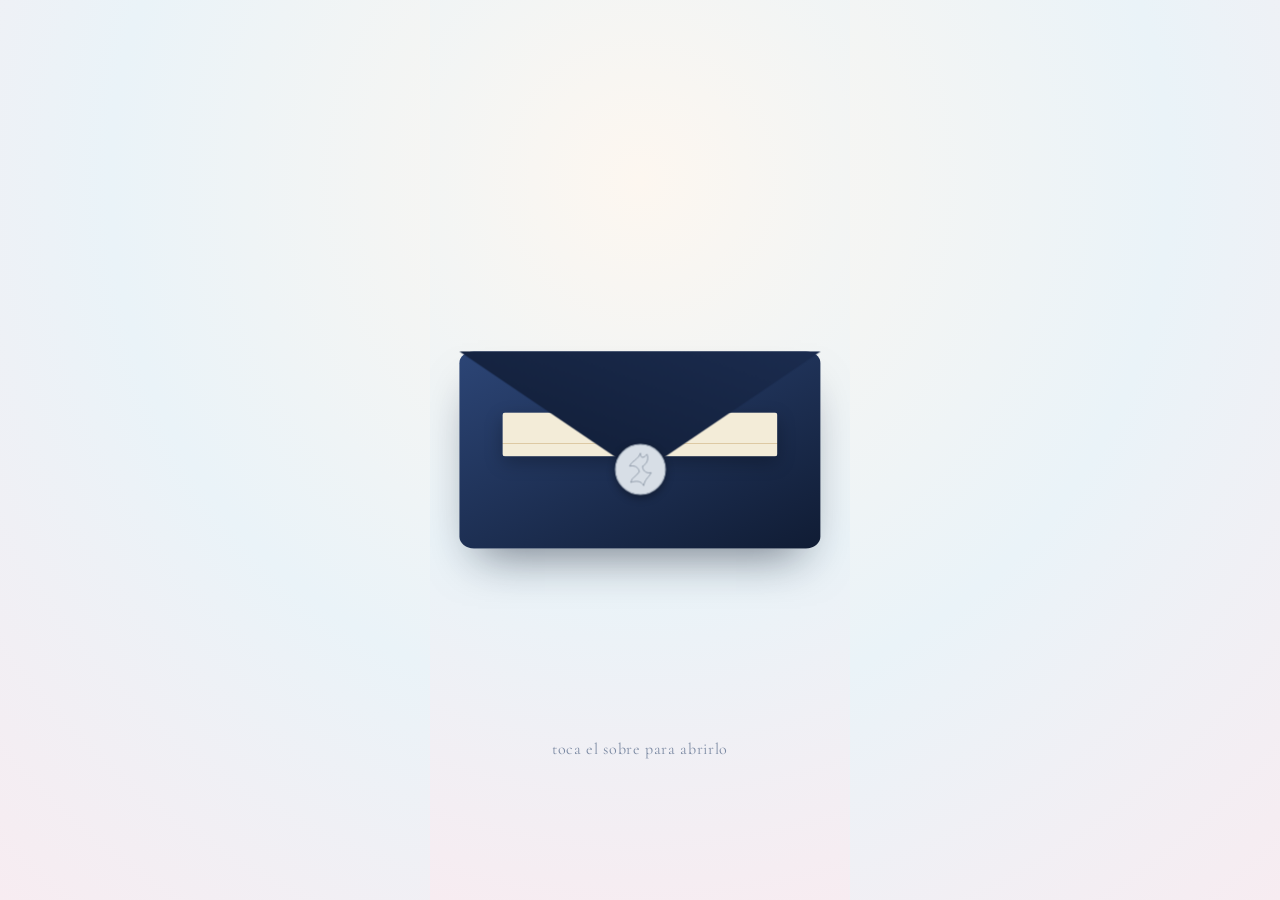
==== carta-sobre.html @ bbea5646 "nuevo commit" ====
<!DOCTYPE html>
<html lang="es">
<head>
<meta charset="UTF-8">
<meta name="viewport" content="width=device-width, initial-scale=1">
<title>Una carta para ti</title>
<link rel="preconnect" href="https://fonts.googleapis.com">
<link href="https://fonts.googleapis.com/css2?family=Caveat:wght@500;600;700&family=Cormorant+Garamond:ital,wght@0,400;0,500;1,400&display=swap" rel="stylesheet">
<style>
  :root{
    --navy-dark:#101c34;
    --navy:#1b2c4f;
    --navy-light:#2c4576;
    --cream:#f3ecd8;
    --line:#ddc9a3;
    --blue:#96C6E0;
    --pink:#FFC5D3;
    --ink:#2b2a26;
  }

  *{ box-sizing:border-box; }

  html,body{
    height:100%;
    margin:0;
    background:radial-gradient(circle at 50% 20%, #fdf7f0, #eaf3f8 55%, #f7ecf1 100%);
    font-family:'Cormorant Garamond', serif;
    color:var(--ink);
    display:flex;
    align-items:center;
    justify-content:center;
    overflow:hidden;
  }

  .stage{
    position:relative;
    width:min(92vw,420px);
    height:min(82vh,580px);
  }

  .hint{
    position:absolute;
    left:50%;
    bottom:-6%;
    transform:translateX(-50%);
    letter-spacing:.04em;
    font-size:clamp(.85rem,2.2vw,1rem);
    color:#7c8aa3;
    transition:opacity .4s ease;
    white-space:nowrap;
  }
  .stage.open .hint{ opacity:0; pointer-events:none; }

  /* ---------- envelope ---------- */
  .envelope{
    position:absolute;
    left:50%; top:50%;
    width:86%; height:34%;
    transform:translate(-50%,-50%);
    perspective:1000px;
    cursor:pointer;
    transition:width 1s cubic-bezier(.65,.05,.3,1) .35s,
               height 1s cubic-bezier(.65,.05,.3,1) .35s;
    animation:idleFloat 3.4s ease-in-out infinite;
  }
  .envelope:focus-visible{ outline:3px solid var(--blue); outline-offset:6px; }
  .stage.open .envelope{
    width:100%; height:96%;
    cursor:default;
    animation:none;
  }

  @keyframes idleFloat{
    0%,100%{ transform:translate(-50%,-50%) translateY(0); }
    50%{ transform:translate(-50%,-50%) translateY(-3%); }
  }

  .env-body{
    position:absolute; inset:0;
    border-radius:4% / 6%;
    background:linear-gradient(155deg,var(--navy-light),var(--navy-dark));
    box-shadow:0 25px 45px -18px rgba(10,20,40,.55);
  }

  .env-flap{
    position:absolute;
    top:0; left:0; width:100%; height:62%;
    clip-path:polygon(0 0,100% 0,50% 100%);
    background:linear-gradient(200deg,var(--navy),var(--navy-dark));
    transform-origin:top center;
    transform-style:preserve-3d;
    backface-visibility:hidden;
    z-index:4;
    transition:transform .9s cubic-bezier(.7,.05,.3,1) 0s,
               z-index 0s .5s;
  }
  .stage.open .env-flap{
    transform:rotateX(180deg);
    z-index:1;
    transition:transform .9s cubic-bezier(.7,.05,.3,1) .1s,
               z-index 0s .15s;
  }

  .seal{
    position:absolute;
    top:60%; left:50%;
    width:15%; aspect-ratio:1;
    transform:translate(-50%,-50%);
    z-index:5;
    transition:transform .45s ease, opacity .4s ease;
  }
  .seal svg{ width:100%; height:100%; display:block; filter:drop-shadow(0 3px 4px rgba(0,0,0,.35)); }
  .stage.open .seal{
    transform:translate(-50%,-50%) scale(.25) rotate(35deg);
    opacity:0;
  }

  /* ---------- letter ---------- */
  .letter{
    position:absolute;
    left:12%; right:12%;
    top:31%; bottom:47%;
    z-index:2;
    border-radius:3px;
    overflow:hidden;
    box-shadow:0 6px 18px rgba(0,0,0,.25);
    transition:top 1s cubic-bezier(.6,.05,.25,1) .5s,
               bottom 1s cubic-bezier(.6,.05,.25,1) .5s,
               left .85s ease .5s,
               right .85s ease .5s,
               z-index 0s .3s;
  }
  .stage.open .letter{
    left:5%; right:5%;
    top:6%; bottom:6%;
    z-index:6;
  }

  .letter-paper{
    position:relative;
    width:100%; height:100%;
    background:
      repeating-linear-gradient(var(--cream),var(--cream) calc(2em - 1px),var(--line) calc(2em - 1px),var(--line) 2em);
    padding:8% 8% 6%;
  }

  .letter-text{
    width:100%; height:100%;
    overflow-y:auto;
    font-family:'Caveat','Cormorant Garamond',cursive;
    font-size:clamp(1.1rem,3.4vw,1.5rem);
    line-height:2em;
    color:#3a3222;
    outline:none;
    opacity:0;
    transition:opacity .5s ease 1.35s;
  }
  .stage.open .letter-text{ opacity:1; }
  .letter-text:empty:before{
    content:attr(data-placeholder);
    color:#a9997a;
  }

  .star{
    position:absolute;
    width:9%; aspect-ratio:1;
    clip-path:polygon(50% 0%,63% 35%,100% 38%,72% 60%,82% 96%,50% 76%,18% 96%,28% 60%,0% 38%,37% 35%);
    opacity:0;
    transform:scale(.3) rotate(-15deg);
    transition:opacity .5s ease 1.15s, transform .5s cubic-bezier(.4,1.6,.6,1) 1.15s;
  }
  .star.s1{ top:5%; left:6%; background:var(--blue); }
  .star.s2{ top:4%; left:15%; width:6%; background:var(--navy); transform-origin:center; }
  .star.s3{ bottom:6%; right:8%; background:var(--pink); }
  .stage.open .star{ opacity:.9; transform:scale(1) rotate(-8deg); }

  /* ---------- close button ---------- */
  .close-btn{
    position:absolute;
    top:2%; right:2%;
    width:36px; height:36px;
    border-radius:50%;
    border:none;
    background:rgba(20,30,55,.75);
    color:#f4efe2;
    font-size:1.1rem;
    line-height:1;
    cursor:pointer;
    z-index:9;
    opacity:0;
    pointer-events:none;
    transition:opacity .4s ease 1.6s, transform .2s ease;
  }
  .stage.open .close-btn{ opacity:1; pointer-events:auto; }
  .close-btn:hover{ transform:scale(1.08); }

  @media (prefers-reduced-motion: reduce){
    .envelope,.env-flap,.letter,.seal,.star,.close-btn,.letter-text{
      transition-duration:.01ms !important;
      animation:none !important;
    }
  }
</style>
</head>
<body>

<div class="stage" id="stage">

  <div class="envelope" id="envelope" tabindex="0" role="button"
       aria-label="Abrir sobre para leer y escribir la carta">
    <div class="env-body"></div>

    <div class="letter">
      <div class="letter-paper">
        <span class="star s1"></span>
        <span class="star s2"></span>
        <span class="star s3"></span>
        <div class="letter-text" id="letterText" contenteditable="false"
             data-placeholder="Escribe aquí tu carta..."></div>
      </div>
    </div>

    <div class="env-flap"></div>

    <div class="seal">
      <svg viewBox="0 0 100 100">
        <circle cx="50" cy="50" r="46" fill="#d7dee6"/>
        <circle cx="50" cy="50" r="46" fill="none" stroke="#aeb8c4" stroke-width="2"/>
        <path d="M50 20 C 46 32, 34 34, 30 44 C 40 42, 46 46, 48 54
                 C 44 62, 34 64, 32 74 C 44 70, 52 72, 56 80
                 C 58 68, 66 64, 70 56 C 60 58, 54 52, 54 44
                 C 62 40, 66 30, 62 22 C 56 30, 50 30, 50 20 Z"
              fill="none" stroke="#8b96a5" stroke-width="1.6"/>
      </svg>
    </div>
  </div>

  <p class="hint" id="hint">toca el sobre para abrirlo</p>
  <button class="close-btn" id="closeBtn" aria-label="Cerrar la carta">✕</button>
</div>

<script>
  const stage = document.getElementById('stage');
  const envelope = document.getElementById('envelope');
  const closeBtn = document.getElementById('closeBtn');
  const letterText = document.getElementById('letterText');

  function openLetter(){
    if (stage.classList.contains('open')) return;
    stage.classList.add('open');
    letterText.setAttribute('contenteditable', 'true');
    setTimeout(() => letterText.focus(), 1450);
  }

  function closeLetter(){
    stage.classList.remove('open');
    letterText.blur();
    letterText.setAttribute('contenteditable', 'false');
  }

  envelope.addEventListener('click', openLetter);
  envelope.addEventListener('keydown', (e) => {
    if (e.key === 'Enter' || e.key === ' '){
      e.preventDefault();
      openLetter();
    }
  });

  closeBtn.addEventListener('click', (e) => {
    e.stopPropagation();
    closeLetter();
  });
</script>

</body>
</html>
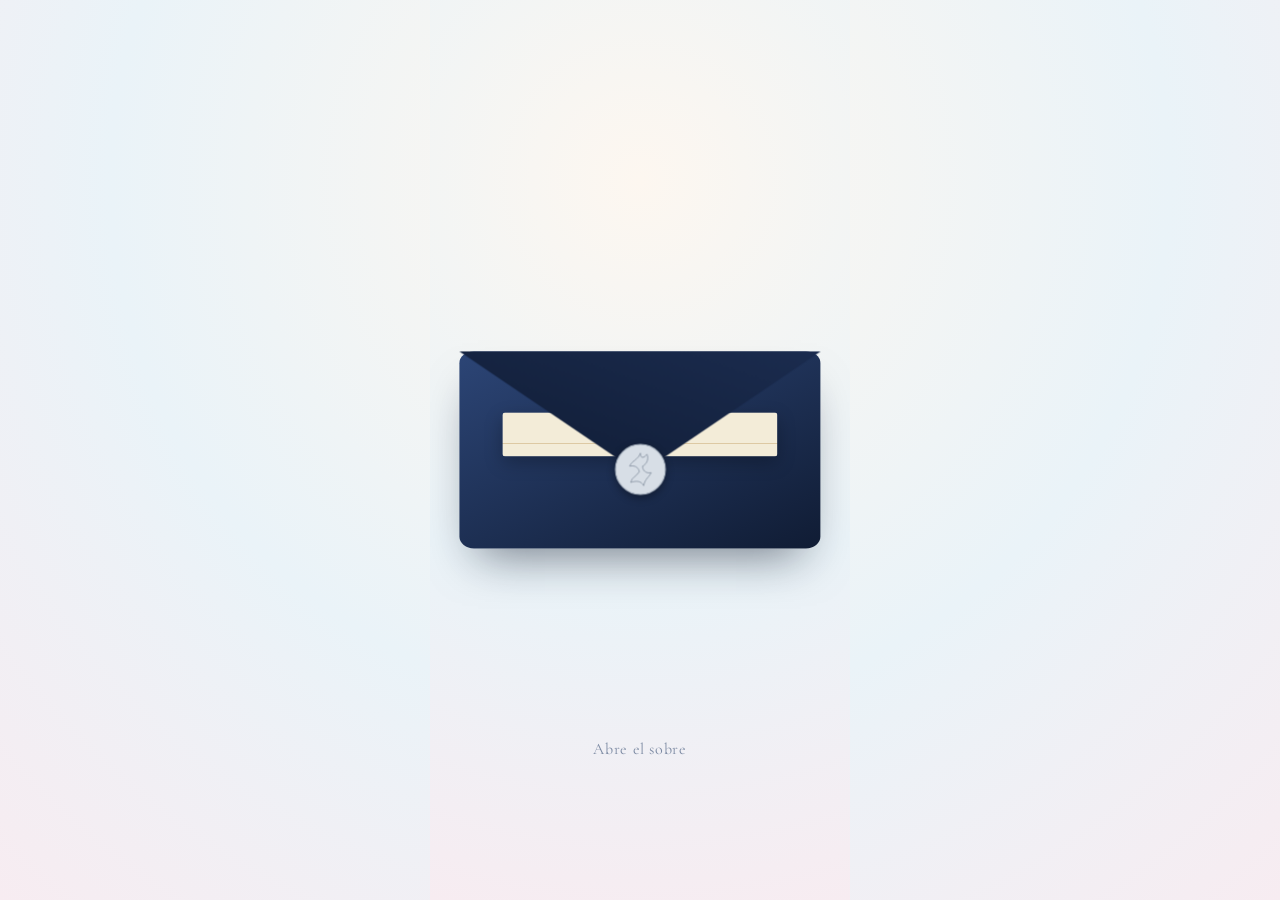
==== commit 10dcc5c3: "nuevo commit" ====
--- a/carta-sobre.html
+++ b/carta-sobre.html
@@ -235,7 +235,7 @@
     </div>
   </div>
 
-  <p class="hint" id="hint">toca el sobre para abrirlo</p>
+  <p class="hint" id="hint">Abre el sobre</p>
   <button class="close-btn" id="closeBtn" aria-label="Cerrar la carta">✕</button>
 </div>
 
